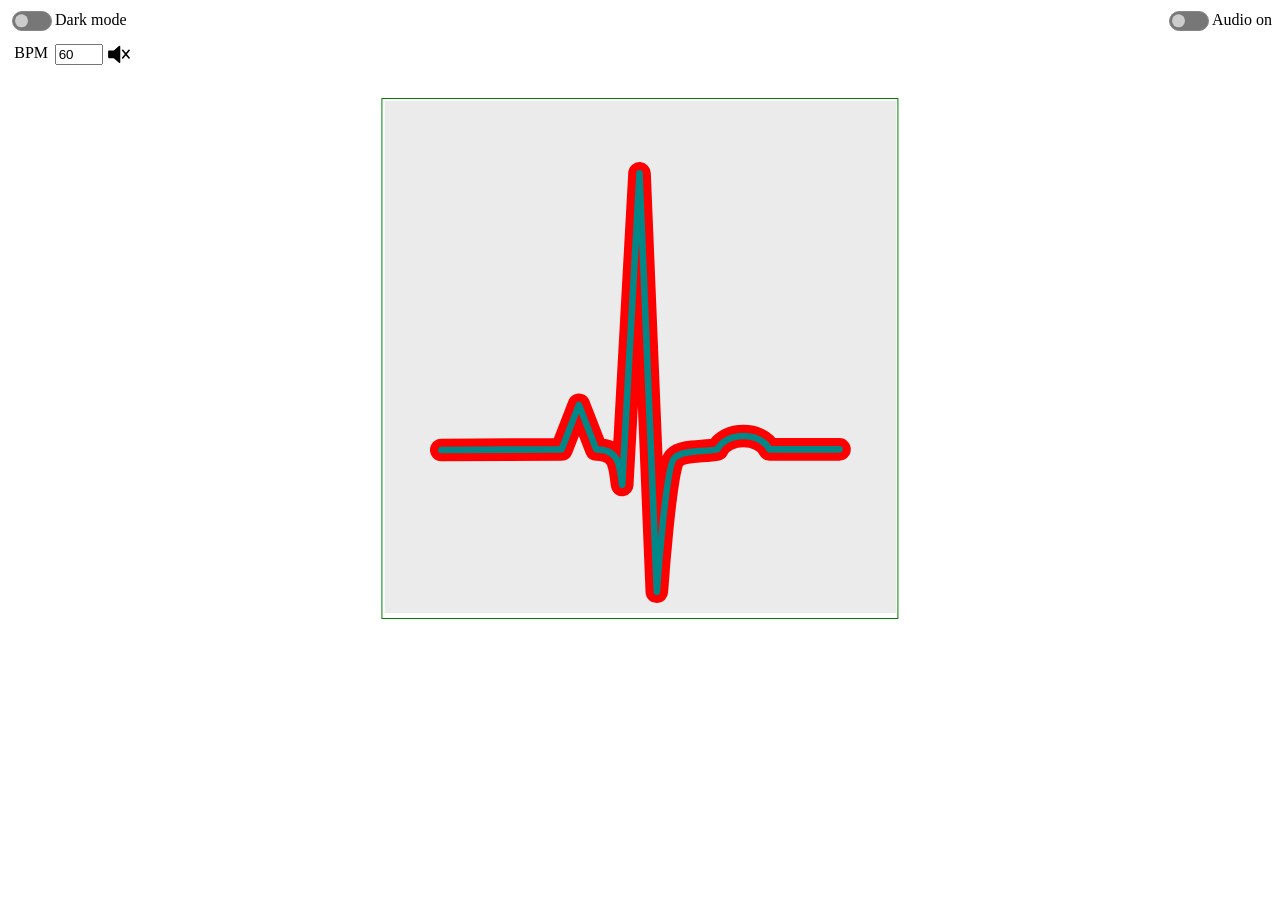
==== index.html @ a92058bd "interface test" ====
<!DOCTYPE html>
<html lang="en">

<head>
  <meta charset="UTF-8">
  <meta name="viewport" content="width=device-width, initial-scale=1.0">
  <title>Beatronome</title>
  <meta name="darkreader-lock">
  <link rel="stylesheet" href="vision.css" />
  <link rel="stylesheet" href="metronome.css" />
  <script src="settings.js"></script>
  <script defer src="metronome.js"></script>
  <style>
    #tapp {
      position: relative;
      display: table;
      top: 2em;
      left: 50%;
      transform: translate(-50%);
    }


    #bpmbox::before {
      content: "BPM ";
      position: relative;
      left: 0;
      text-align: right;
      display: inline-block;
      width: 3em;
      height: 1em;
    }


    svg#beaticon {

      #ekg,
      #ekgoutline {
        fill: none;
        stroke-linecap: round;
        stroke-linejoin: round;
        stroke-miterlimit: 4;
        stroke-dasharray: none;
        stroke-opacity: 1;
      }

      #ekg {
        stroke: #088;
        stroke-width: 6.58372;
      }

      #ekgoutline {
        stroke: #f00;
        stroke-width: 22.6;
      }

      #darkwave {
        display: none;
      }

       &:active #darkwave {
        display: inline;
      }

      #rect {
        fill: #9993;
      }

      #wave {
        fill: #a93;
        stroke: #fa9;
      }

      #newwave {
        filter: blur(50px);
      }
    }

    svg#beaticon.beep #darkwave {
      display:inline;
    }
  </style>

</head>

<body>
  <div id="ctrlbar">
    <div><input type="checkbox" class="slider" id="darkmode" /><label class="button" for="darkmode">Dark mode</label></div>


    <div><input type="checkbox" class="slider" id="audioswitch" /><label class="button" for="audioswitch">Audio on</label></div>
  </div>

  <div>

    <div id="bpmbox"><input type="text" id="bpm" value="60" />

      <input type="checkbox" id="metrocheck"><label for="metrocheck">
        <svg id="metro_on" xmlns="http://www.w3.org/2000/svg" version="1.0" width="500" height="500" viewBox="0 0 75 75">
          <path d="M39.389,13.769 L22.235,28.606 L6,28.606 L6,47.699 L21.989,47.699 L39.389,62.75 L39.389,13.769z" style="stroke-width:5;stroke-linejoin:round;" />
          <path d="M48,27.6a19.5,19.5 0 0 1 0,21.4M55.1,20.5a30,30 0 0 1 0,35.6M61.6,14a38.8,38.8 0 0 1 0,48.6" style="fill:none;stroke-width:5;stroke-linecap:round" />
        </svg>
        <svg id="metro_off" xmlns="http://www.w3.org/2000/svg" version="1.0" width="500" height="500" viewBox="0 0 75 75" stroke-width="5">
          <path d="m39,14-17,15H6V48H22l17,15z" stroke-linejoin="round" />
          <path d="m49,26 20,24m0-24-20,24" fill="none" stroke-linecap="round" />
        </svg>
      </label>

      <div id="tapp">
        <?xml version="1.0" encoding="UTF-8" standalone="no"?>
        <svg width="512" height="512" version="1.1" id="beaticon" xmlns:xlink="http://www.w3.org/1999/xlink" xmlns="http://www.w3.org/2000/svg" xmlns:svg="http://www.w3.org/2000/svg">
          <g id="dark" transform="translate(-103.11115,-211.01602)">
            <rect y="211.01602" x="103.11115" height="512" width="512" id="rect" />
            <g id="darkwave">
              <path id="wave" d="m 296.4771,319.39878 c -30.2404,20.83596 -50.1495,56.21158 -50.1495,96.41766 0,40.20608 19.9092,75.5817 50.1495,96.41768 l 5.0784,-7.61768 c -27.8353,-19.14405 -46.3407,-51.72927 -46.3407,-88.8 0,-37.07302 18.5027,-69.65632 46.3407,-88.8 z m 125.268,0 -5.0784,7.61766 c 27.838,19.14368 46.3408,51.72698 46.3408,88.8 0,37.07073 -18.5055,69.65595 -46.3408,88.8 l 5.0784,7.61768 c 30.2404,-20.83598 50.1496,-56.2116 50.1496,-96.41768 0,-40.20608 -19.9094,-75.5817 -50.1496,-96.41766 z m -109.6096,23.94124 c -22.7356,15.61768 -37.665,42.27803 -37.665,72.47642 0,30.19841 14.9294,56.85876 37.665,72.47642 l 3.809,-5.87634 c -20.9257,-14.34983 -34.7026,-38.75803 -34.7026,-66.60008 0,-27.84205 13.7769,-52.25023 34.7026,-66.59994 z m 93.9511,0 -3.8088,5.87648 c 20.9257,14.34971 34.7026,38.75789 34.7026,66.59994 0,27.84205 -13.7769,52.25025 -34.7026,66.60008 l 3.8088,5.87634 c 22.7357,-15.61767 37.665,-42.27801 37.665,-72.47642 0,-30.19839 -14.9293,-56.85874 -37.665,-72.47642 z m -78.2925,24.15872 c -15.1449,10.41383 -25.1806,28.19508 -25.1806,48.3177 0,20.12391 10.0339,37.90413 25.1806,48.3177 l 2.5393,-3.9177 c -13.9429,-9.56787 -23.0646,-25.84474 -23.0646,-44.4 0,-18.51622 9.1711,-34.82393 23.0646,-44.40001 z m 62.6341,0 -2.5393,3.91769 c 13.8933,9.57608 23.0646,25.88379 23.0646,44.40001 0,18.55526 -9.1217,34.83213 -23.0646,44.4 l 2.5393,3.9177 c 15.1466,-10.41357 25.1804,-28.19379 25.1804,-48.3177 0,-20.12262 -10.0355,-37.90387 -25.1804,-48.3177 z M 343.241,391.6576 c -7.5056,5.21779 -12.2729,14.15052 -12.2729,24.15884 0,10.11163 4.8483,18.96283 12.4845,24.15886 l 1.2696,-1.95879 c -7.0355,-4.77299 -11.638,-12.8718 -11.638,-22.20007 0,-9.29305 4.6471,-17.41938 11.638,-22.19993 l -1.2696,-1.95891 c -0.05,0.0384 -0.1605,-0.0384 -0.2116,0 z m 31.5285,0 -1.2694,1.95891 c 6.9909,4.78055 11.638,12.90688 11.638,22.19993 0,9.32827 -4.6025,17.42708 -11.638,22.20007 l 1.2694,1.95879 c 7.6362,-5.19603 12.4846,-14.04725 12.4846,-24.15886 0,-10.07679 -4.8925,-18.95526 -12.4846,-24.15885 z" />
              <use xlink:href="#wave" id="newwave" />
            </g>

            <path d="m 160,560 120.3274,-0.61056 17.3114,-44.51545 17.3115,44.51545 c 25.9673,0 23.0688,21.52755 25.9673,35.61216 l 17.3116,-311.60756 17.3115,418.4446 c 0,0 8.6557,-124.64312 17.3116,-133.54615 8.6557,-8.90305 28.8524,-5.9355 43.2788,-8.90305 8.6558,-17.80622 43.2787,-17.80622 51.9347,0 h 70.1565" id="ekgoutline" />
            <path id="ekg" d="m 160,560 120.3274,-0.61056 17.3114,-44.51545 17.3115,44.51545 c 25.9673,0 23.0688,21.52755 25.9673,35.61216 l 17.3116,-311.60756 17.3115,418.4446 c 0,0 8.6557,-124.64312 17.3116,-133.54615 8.6557,-8.90305 28.8524,-5.9355 43.2788,-8.90305 8.6558,-17.80622 43.2787,-17.80622 51.9347,0 h 70.1565" />
          </g>

        </svg>




      </div>


    </div>

  </div>


</body>

</html>
---- vision.css ----
:root {
  --basefont: 7;
  --fontsize: var(--basefont);
  --bg: #000;
  --fg: #fff;
  --ctrlbg: #222;
  --highlight: #0ff;
  --tranared: #f005;
  --tranagreen: #0f05;
  --trackred: var(--fg);
  --trackredbg: #ff0000;
  --homefilter: saturate(0) brightness(100);
}

@media (prefers-color-scheme: light) {
  :root {
    --bg: #fff;
    --fg: #000;
    --ctrlbg: #ddf;
    --highlight: #099;
    --tranared: #fc07;
    --tranagreen: #0ff4;
    --trackred: #f00;
    --trackredbg: var(--bg);
    --homefilter: brightness(0);
  }
}
[data-theme="light"] {
  /* https://stackoverflow.com/questions/56300132/how-to-override-css-prefers-color-scheme-setting */
  --bg: #fff;
  --fg: #000;
  --ctrlbg: #ddf;
  --highlight: #099;
  --tranared: #fc07;
  --tranagreen: #0ff4;
  --trackred: #f00;
  --trackredbg: var(--bg);
  --homefilter: brightness(0);
}

body {
  background: var(--bg);
  color: var(--fg);
  margin: 0;
  padding: 0;
  transition-property: background-color, color;
  transition: linear 0.3s;
  position: relative;
}

a {
  font-size: inherit;
  text-decoration: none;
  color: #6495ed;
}

#main {
  position: relative;
  height: min(98vh, 98vw);
  width: min(98vh, 98vw);
  margin: 0;
  left: 50%;
  transform: translate(-50%);
  cursor: default;
  font-size: min(var(--fontsize) * 1vh, var(--fontsize) * 1vw);
  user-select: none;
}

.dot {
  position: absolute;
  background: transparent;
  text-align: center;
  height: 1em;
  width: 1em;
}

/* centerpoint is also a dot */
#centerpoint {
  /* top: calc(50% - 0.5em);
  left: calc(50% - 0.5em);
  transform: translate(calc(-50% + 0.5em));
  width: 1em;
  height: 1em; */
  font-size: min(var(--fontsize) * 1vh, var(--fontsize) * 1vw);
}

#centerpoint::after {
  content: attr(data-mark);
  position: absolute;
  display: block;
  width: 1em;
  height: 1em;
  text-align: center;
  border-radius: 1em;
  border: solid 1px #888;
}

#ctrlbar {
  display: flex;
  flex-direction: row;
  justify-content: space-between;
  padding: 0.5em 0.5em;
}

#controls {
  position: relative;
  width: min(25em, 90%);
  line-height: 2em;
  overflow:visible;
}

#settings {
  cursor: default;
}

.ctrlbox {
  position:absolute;
  background: transparent;
  transition: all 0.25s linear;
  width: 100%;
  height:auto;
  /* white-space: nowrap; */
  overflow: hidden;
  z-index: 1005;
  opacity: 0;
  padding: 0.75em;
  visibility: hidden;
}

#controls:hover .ctrlbox, .ctrlbox:hover {
  background: var(--ctrlbg);
  transition: all 0.25s linear;
  opacity: 1;
  visibility: visible;
}

button#reload {
  /* position: absolute; */
  /* top: 1em; */
  /* right: 1em; */
  padding: 0.1em 0.4em;
  font-weight: bold;
  height: 2em;
}

input {
  vertical-align: middle;
}

input#markers {
  width: 20em;
}

input#help {
  display: none;
}

input#help + label {
  position: absolute;
  top: 4em;
  right: 1em;
  border: solid 1px var(--fg);
  padding: 0.25em 0.4em;
  border-radius: 0.5em;
  display: inline-block;
  cursor: pointer;
  transition: all 0.5s;
}

input#help:checked + label {
  background: red;
}

#helptext {
  display: none;
  white-space: initial;
}

input:checked + label + #helptext {
  background: green;
  display: block;
  position: fixed;
  left: 50%;
  transform: translate(-50%);
  top: 20%;
  line-height: 1.25em;
  padding: 0 0.5em 0.5em;
}
/*
input[type="checkbox"] {
  display: none;

  + label.button {
    display: table;
    margin: 0.25em;
    padding: 0 0.5em;
    border-radius: 0.5em;
    border: solid;
    font-weight: bold;
  }

  &:checked + label.button {
    color:red;
  }
} */

input[type="checkbox"].threestate {
  display: none;

  &[data-state="1"] + label {
    /* color: green; */
    opacity: 1;
    /* filler */
  }

  &[data-state="2"] + label {
    /* color: red; */
    opacity: 1;
    /* filler */
  }
}

input[type="checkbox"].slider {
  --offborder: #888;
  --onborder: #55c;
  --offslider: #ccc;
  --onslider: #55c;
  --offbg: #777;
  --onbg: #ddd;

  appearance: none;
  display: inline-block;
  width: 3em;
  height: 1.5em;
  padding: 0.5em;
  line-height: 1em;
  vertical-align: middle;
  position: relative;
  border: 0.1em solid var(--offborder);
  border-radius: 1em;
  background-color: var(--offbg);
  transition: all 0.25s linear;

  &:checked {
    border-color: var(--onborder);
    background-color: var(--onbg);
  }

  &::after {
    content: "";
    position: absolute;
    display: block;
    height: 1em;
    width: 1em;
    left: 0.15em;
    top: 50%;
    transform: translate(0, -50%);
    border-radius: 1em;
    background-color: var(--offslider);
    transition: all 0.15s linear;
  }

  &:checked::after {
    left: calc(100% - 1.15em);
    background-color: var(--onslider);
  }
}

label h2 {
  margin: 0.5em 0;
}

label h3 {
  margin: 0.5em 0 0.25em;
}

#homeicon {
  height: 1.5em;
  width: 1.5em;
  filter: var(--homefilter);
}

#sparky {
  position: fixed;
  display: block;
  z-index: 1000;
  width: 0;
  height: 0;
  pointer-events: none;
  background: transparent;
  border: 0 solid;
  border-radius: 50%;
  transition: all 1.5s cubic-bezier(0, 0.91, 0.2, 0.97);
}
---- metronome.css ----
#tapp {
      cursor: pointer;
      display: inline-block;
      padding: 0.1em;
      border: solid 1px green;
      user-select: none;
    }

    #tapp:active {
      border-color: red;
    }

    #bpm {
      width: 3em;
      margin-left: 0.5em;
    }

    #metrocheck {
      display: none;
    }

    #metrocheck+label {
      position: relative;
      width: 1.5em;
      height: 1.5em;
      vertical-align: middle;
      display:inline-block;
    }

    #metrocheck+label svg {
      fill: var(--fg);
      stroke: var(--fg);
      width: 100%;
      height: 100%;
      position: absolute;
    }


    #metrocheck:checked+label #metro_off {
      visibility: hidden;
      /* display: none; */
    }

    #metrocheck:not(:checked)+label #metro_on {
      visibility: hidden;
      /* display: none; */
    }
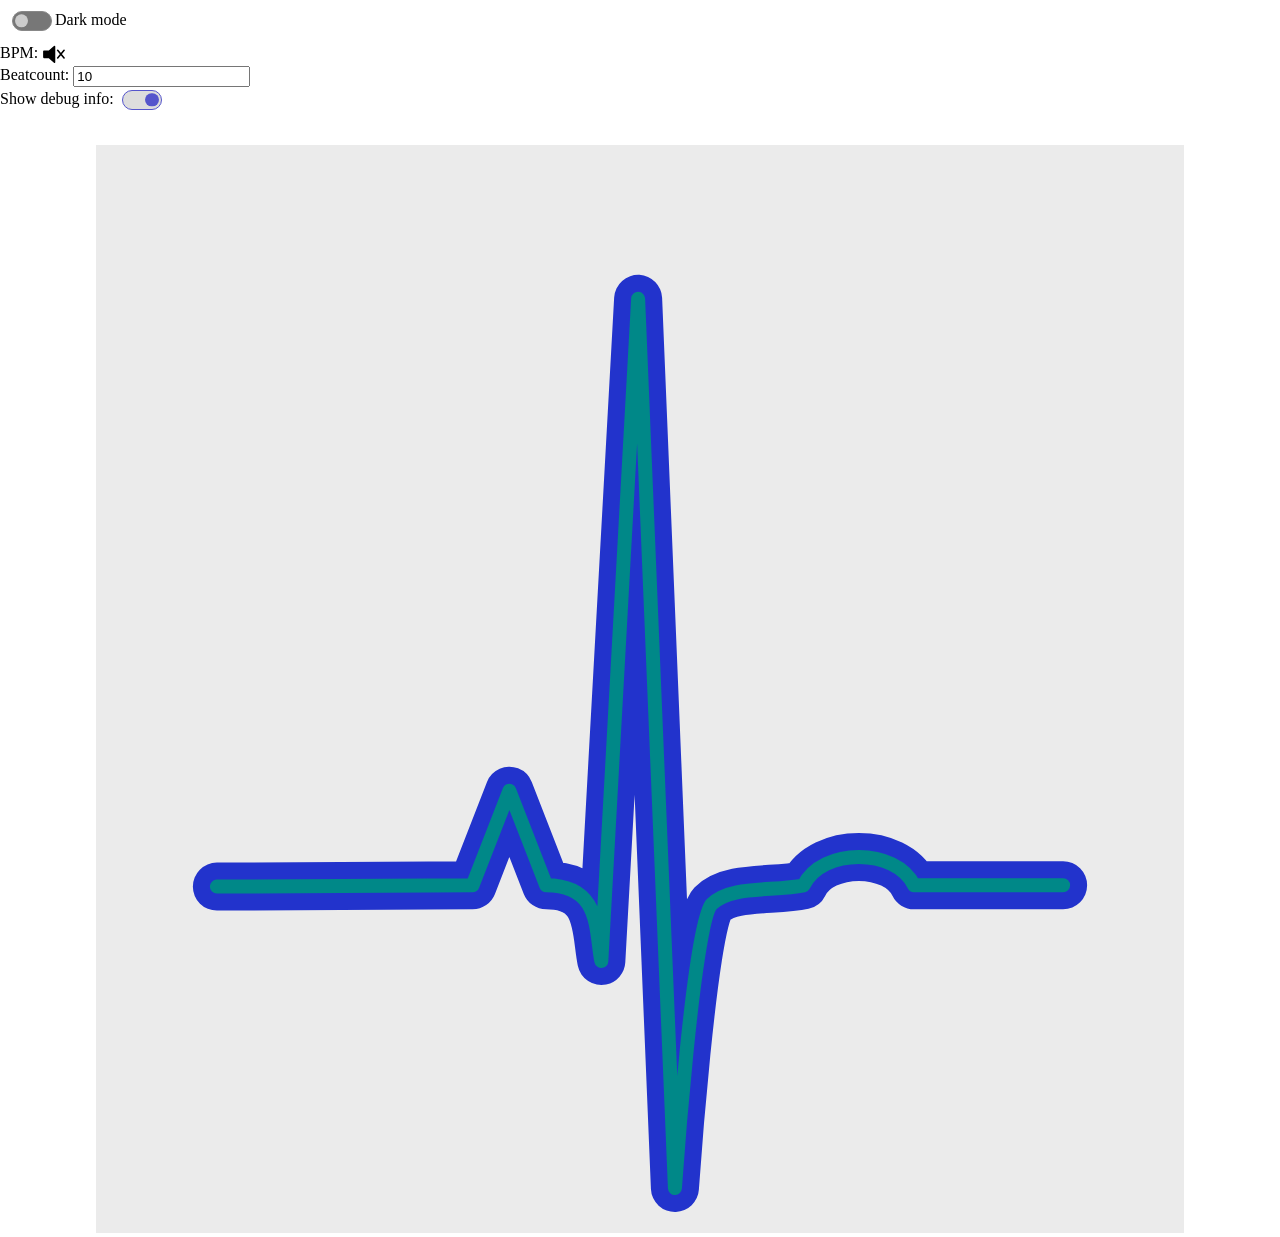
==== commit 0bd7bee0: "FUCK YOU COPILOT" ====
--- a/index.html
+++ b/index.html
@@ -9,18 +9,59 @@
   <link rel="stylesheet" href="vision.css" />
   <link rel="stylesheet" href="metronome.css" />
   <script src="settings.js"></script>
-  <script defer src="metronome.js"></script>
   <style>
-    #tapp {
+    #btn {
       position: relative;
       display: table;
       top: 2em;
       left: 50%;
       transform: translate(-50%);
-    }
-
-
-    #bpmbox::before {
+			user-select: none;
+			
+			#out {
+				position:absolute;
+				top:4em;
+			}
+			
+			#bpm, #bpm_out {
+				position:absolute;
+				width:100%;
+				text-align:center;
+				font-size:3em;
+			}
+			
+			#bpm_out {
+				pointer-events:none;
+			}
+			
+			#bpm_out::after {
+				content: " bpm";
+			}
+			
+			#bpm_out[value="xx"]::after {
+				content: "";
+			}
+			
+			#bpm {
+				opacity:0;
+			}
+			
+			#bpm:focus {
+				opacity:1;
+				outline:none;
+				background: transparent;
+				color: var(--fg);
+				box-shadow:none;
+				border:none;
+			}
+			
+			#bpm:focus ~ #bpm_out {
+				display:none;
+			}
+    }
+
+
+    #xxxbpmbox::before {
       content: "BPM ";
       position: relative;
       left: 0;
@@ -32,7 +73,8 @@
 
 
     svg#beaticon {
-
+			width:85vw;
+			
       #ekg,
       #ekgoutline {
         fill: none;
@@ -49,16 +91,16 @@
       }
 
       #ekgoutline {
-        stroke: #f00;
+        stroke: #23c;
         stroke-width: 22.6;
       }
 
       #darkwave {
-        display: none;
+        opacity:0;
       }
 
        &:active #darkwave {
-        display: inline;
+        opacity:1;
       }
 
       #rect {
@@ -71,13 +113,23 @@
       }
 
       #newwave {
-        filter: blur(50px);
-      }
-    }
-
-    svg#beaticon.beep #darkwave {
-      display:inline;
-    }
+        filter: blur(20px);
+      }
+    }
+
+
+		svg#beaticon.beep #darkwave {
+      opacity:1;
+    }
+
+
+		svg#beaticon.longpress #darkwave {
+      opacity:0;
+			transition:opacity 0.5s;
+			
+    }
+		
+		
   </style>
 
 </head>
@@ -86,28 +138,33 @@
   <div id="ctrlbar">
     <div><input type="checkbox" class="slider" id="darkmode" /><label class="button" for="darkmode">Dark mode</label></div>
 
-
-    <div><input type="checkbox" class="slider" id="audioswitch" /><label class="button" for="audioswitch">Audio on</label></div>
+    <!-- <div><input type="checkbox" class="slider" id="audioswitch" /><label class="button" for="audioswitch">Audio on</label></div> -->
   </div>
 
-  <div>
-
-    <div id="bpmbox"><input type="text" id="bpm" value="60" />
-
+  <div id="maincontent">
+
+    <div class="input">BPM: 
+		<!-- <input type="text" id="bpm" value="60" /> -->
       <input type="checkbox" id="metrocheck"><label for="metrocheck">
-        <svg id="metro_on" xmlns="http://www.w3.org/2000/svg" version="1.0" width="500" height="500" viewBox="0 0 75 75">
+        <svg id="metro_on" xmlns="http://www.w3.org/2000/svg" version="1.0" viewBox="0 0 75 75">
           <path d="M39.389,13.769 L22.235,28.606 L6,28.606 L6,47.699 L21.989,47.699 L39.389,62.75 L39.389,13.769z" style="stroke-width:5;stroke-linejoin:round;" />
           <path d="M48,27.6a19.5,19.5 0 0 1 0,21.4M55.1,20.5a30,30 0 0 1 0,35.6M61.6,14a38.8,38.8 0 0 1 0,48.6" style="fill:none;stroke-width:5;stroke-linecap:round" />
         </svg>
-        <svg id="metro_off" xmlns="http://www.w3.org/2000/svg" version="1.0" width="500" height="500" viewBox="0 0 75 75" stroke-width="5">
+        <svg id="metro_off" xmlns="http://www.w3.org/2000/svg" version="1.0" viewBox="0 0 75 75" stroke-width="5">
           <path d="m39,14-17,15H6V48H22l17,15z" stroke-linejoin="round" />
           <path d="m49,26 20,24m0-24-20,24" fill="none" stroke-linecap="round" />
         </svg>
       </label>
-
-      <div id="tapp">
+	</div>
+	<div class="input">Beatcount: <input type="number" id="beatcount" value="10" /></div>
+	<div class="input"><label for="debug">Show debug info: </label><input type="checkbox" id="debug" class="slider" checked="true" /></div>
+
+      <div id="btn">
+				<pre id="out"></pre>
+				<input type="text" id="bpm" value="60" />
+				<div id="bpm_out" value="xx"></div>
         <?xml version="1.0" encoding="UTF-8" standalone="no"?>
-        <svg width="512" height="512" version="1.1" id="beaticon" xmlns:xlink="http://www.w3.org/1999/xlink" xmlns="http://www.w3.org/2000/svg" xmlns:svg="http://www.w3.org/2000/svg">
+        <svg  viewbox="0 0 512 512" version="1.1" id="beaticon" xmlns:xlink="http://www.w3.org/1999/xlink" xmlns="http://www.w3.org/2000/svg" xmlns:svg="http://www.w3.org/2000/svg">
           <g id="dark" transform="translate(-103.11115,-211.01602)">
             <rect y="211.01602" x="103.11115" height="512" width="512" id="rect" />
             <g id="darkwave">
@@ -120,18 +177,180 @@
           </g>
 
         </svg>
-
-
-
-
       </div>
 
-
-    </div>
-
   </div>
 
 
+  <script>
+    let btn = document.querySelector("#btn");
+    let out = document.querySelector("#out");
+		let bpm_input = document.querySelector("#bpm");
+		let bpm_out = document.querySelector("#bpm_out");
+		let beatcount_input = document.querySelector("#beatcount");
+		let debug = document.querySelector("#debug");
+		let playbeats = document.querySelector("#metrocheck");
+		let visualbeep = document.querySelector("#beaticon");
+
+    let beatcount = beatcount_input.value;
+
+    let beats = [];
+		let previousnow;
+		let longpress = 500; // milleseconds to longpress reset
+		
+		let beeper;
+		let expected;
+		let interval;
+
+		
+		bpm_input.oninput = function(e) {
+				bpm_out.innerText = bpm_input.value;
+				bpm_out.setAttribute("value",bpm_input.value);
+		}
+		
+    btn.onmousedown = btn.ontouchstart = function (e) {
+		if (e.target.id =="bpm" || e.target.id=="bpm_out") return;
+			if (beeper) {
+				clearTimeout(beeper);
+				playbeats.checked = false;
+			}
+			beatcount = beatcount_input.value;
+      let now = performance.now().toFixed(2);//new Date().getTime();
+
+		//let timetoreset = 5 * 1000; // milliseconds to reset
+			// first click in a while
+//			if (now - previousnow > timetoreset) {
+//				beats=[];//console.log("LONG INTERVAL", now);
+//				out.innerHTML="";
+//			}
+
+					beats.push(now);
+					previousnow = now;
+					//if (beats.length > beatcount) beats.shift();
+					while (beats.length > beatcount) beats.shift();
+					let seconds = (beats[beats.length-1] - beats[0])/1000;
+					let minute = seconds / 60;
+					let bpm = minute?((beats.length-1)/minute).toFixed(2): "--";
+					let interval = seconds?(1000*seconds/(beats.length-1)).toFixed(2):"--";
+
+					if (debug.checked) out.innerText = 
+					"Beatcount: " + beatcount + "\n"
+					+ "Seconds elapsed: " + seconds.toFixed(2) + "\n"
+					+ "Interval: " + interval +"\n" 
+					+ "----\n"
+					+ beats.toString().replace(/,/g,"\n") 
+					//+ `${minute.toFixed(2)}`
+					;
+					bpm_out.innerText = bpm;
+					bpm_out.setAttribute("value",bpm);
+					bpm_input.value = bpm;
+		
+			let longpressed = false;
+			delay = setTimeout(clearbeats, longpress);
+		  function clearbeats() {
+					previousnow =0;
+					beats=[];
+					out.innerText = "";
+					bpm_out.innerText = "";
+					bpm_out.setAttribute("value","xx");
+					longpressed=true;
+					visualbeep.classList.add("longpress");
+      }
+
+
+
+			//this.ontouchmove = this.onmousemove= 
+			this.onmouseup = //this.onmouseout = 
+			this.ontouchend = this.ontouchcancel =
+			function(e) {
+				clearTimeout(delay);
+				visualbeep.classList.remove("longpress");
+			}
+    }
+
+
+
+playbeats.onchange = function(e) {
+  if (this.checked) {
+    //dometronome();
+		console.log("play beats", bpm_input.value);
+		interval = bpm_input.value?1000*60/bpm_input.value:0;
+		expected = performance.now() + interval;
+		//console.log(interval);
+		beep();
+		if (interval) setTimeout(beepstep, interval);
+  } else {
+    console.log("clearing");
+//    clearbeeps
+		clearTimeout(beeper);
+  }
+  //metronome = !metronome;
+
+}
+
+
+
+//https://stackoverflow.com/questions/29971898/how-to-create-an-accurate-timer-in-javascript
+function beepstep() {
+    var dt = performance.now() - expected; // the drift (positive for overshooting)
+    if (dt > interval) {
+        // something really bad happened. Maybe the browser (tab) was inactive?
+        // possibly special handling to avoid futile "catch up" run
+				console.log("long interval", dt);
+    }
+		//console.log(expected, dt);// do what is to be done
+		beep();
+    expected += interval;
+		console.log("DT",dt , "mAX", Math.max(0, interval - dt));
+   beeper = setTimeout(beepstep, Math.max(0, interval - dt)); // take into account drift
+}
+
+
+
+
+let actx,g,osc;
+
+  if (!actx) actx = new AudioContext();
+  if (!g) g = actx.createGain();
+	
+function beep({ dobeep = true } = {}) {
+
+
+  osc = actx.createOscillator();
+  osc.frequency.value = 700; // soundon.checked ? 700 : 0;
+  let defgain = 0.5;
+  g.gain.value = defgain;
+  osc.connect(g);
+  g.connect(actx.destination);
+  if (dobeep) {
+
+    /*
+
+      // flash icon
+    if (audioswitch) {
+    }
+    */
+		vbeep();
+
+    console.log("beeping");
+    osc.start(actx.currentTime);
+    g.gain.setTargetAtTime(0, actx.currentTime + 0.01, 0.07,);
+    osc.stop(actx.currentTime + 0.1);
+    g.gain.setTargetAtTime(defgain, actx.currentTime + 0.15, 0);
+  }
+}
+
+
+
+function vbeep() {
+  visualbeep.classList.add("beep");
+  setTimeout(() => {
+    visualbeep.classList.remove("beep");
+    //console.log("list", visualbeep.classList);
+  }, 100);
+}
+
+  </script>
 </body>
 
-</html>+</html>
